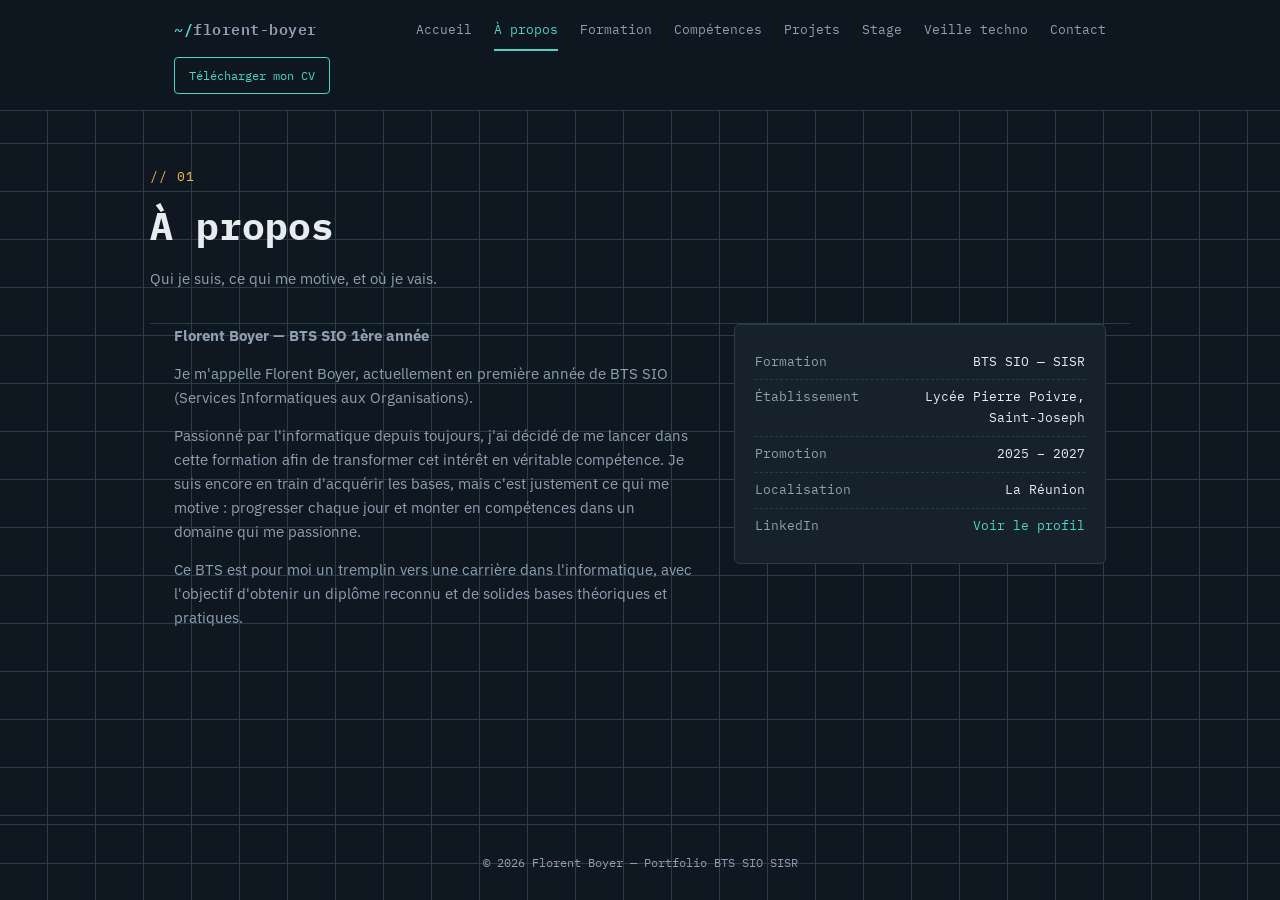
==== apropos.html @ a3b3feb7 "Add files via upload" ====
<!DOCTYPE html>
<html lang="fr">
<head>
<meta charset="UTF-8">
<meta name="viewport" content="width=device-width, initial-scale=1.0">
<title>À propos — Florent Boyer</title>
<link rel="preconnect" href="https://fonts.googleapis.com">
<link href="https://fonts.googleapis.com/css2?family=IBM+Plex+Mono:wght@400;500;600;700&family=IBM+Plex+Sans:wght@400;500;600;700&display=swap" rel="stylesheet">
<link rel="stylesheet" href="style.css">
</head>
<body>

<header>
  <nav>
    <div class="logo">~/<span>florent-boyer</span></div>
    <div class="nav-links">
      <a href="index.html">Accueil</a>
      <a href="apropos.html" class="active">À propos</a>
      <a href="formation.html">Formation</a>
      <a href="competences.html">Compétences</a>
      <a href="projets.html">Projets</a>
      <a href="stage.html">Stage</a>
      <a href="veille.html">Veille techno</a>
      <a href="contact.html">Contact</a>
    </div>
    <a href="cv.pdf" target="_blank" rel="noopener" class="nav-cv">Télécharger mon CV</a>
  </nav>
</header>

<main>
  <div class="page-header wrap">
    <div class="section-label">// 01</div>
    <h1 class="page-title">À propos</h1>
    <p class="page-sub">Qui je suis, ce qui me motive, et où je vais.</p>
  </div>

  <section class="wrap">
    <div class="about-grid">
      <div>
        <p><strong>Florent Boyer — BTS SIO 1ère année</strong></p>
        <p>Je m'appelle Florent Boyer, actuellement en première année de BTS SIO (Services Informatiques aux Organisations).</p>
        <p>Passionné par l'informatique depuis toujours, j'ai décidé de me lancer dans cette formation afin de transformer cet intérêt en véritable compétence. Je suis encore en train d'acquérir les bases, mais c'est justement ce qui me motive : progresser chaque jour et monter en compétences dans un domaine qui me passionne.</p>
        <p>Ce BTS est pour moi un tremplin vers une carrière dans l'informatique, avec l'objectif d'obtenir un diplôme reconnu et de solides bases théoriques et pratiques.</p>
      </div>
      <div class="info-card">
        <div><span class="k">Formation</span><span class="v">BTS SIO — SISR</span></div>
        <div><span class="k">Établissement</span><span class="v">Lycée Pierre Poivre, Saint-Joseph</span></div>
        <div><span class="k">Promotion</span><span class="v">2025 – 2027</span></div>
        <div><span class="k">Localisation</span><span class="v">La Réunion</span></div>
        <div><span class="k">LinkedIn</span><span class="v"><a href="https://www.linkedin.com/in/boyer-florent-1851bb3b8/" target="_blank" rel="noopener" style="color:var(--accent)">Voir le profil</a></span></div>
      </div>
    </div>
  </section>
</main>

<footer>
  © 2026 Florent Boyer — Portfolio BTS SIO SISR
</footer>

</body>
</html>
---- style.css ----
:root{
  --bg: #0F1720;
  --bg-panel: #16212C;
  --bg-panel-2: #1C2A38;
  --line: #2A3B4A;
  --text: #E7ECF1;
  --text-dim: #8FA0B2;
  --accent: #4FD1C5;
  --accent-2: #F2B84B;
  --danger: #E8677B;
  --font-mono: 'IBM Plex Mono', monospace;
  --font-sans: 'IBM Plex Sans', sans-serif;
}

*{ box-sizing: border-box; margin:0; padding:0; }
html{ scroll-behavior: smooth; }

body{
  background: var(--bg);
  color: var(--text);
  font-family: var(--font-sans);
  line-height: 1.6;
  background-image:
    linear-gradient(var(--line) 1px, transparent 1px),
    linear-gradient(90deg, var(--line) 1px, transparent 1px);
  background-size: 48px 48px;
  background-attachment: fixed;
  background-position: -1px -1px;
  min-height: 100vh;
  display: flex;
  flex-direction: column;
}

a{ color: inherit; text-decoration: none; }
.wrap{ max-width: 980px; margin: 0 auto; padding: 0 24px; width: 100%; }
main{ flex: 1; }

/* -------- NAV -------- */
header{
  position: sticky; top:0; z-index: 50;
  backdrop-filter: blur(10px);
  background: rgba(15,23,32,0.85);
  border-bottom: 1px solid var(--line);
}
nav{
  display:flex; align-items:center; justify-content: space-between;
  padding: 16px 24px; max-width: 980px; margin: 0 auto;
  flex-wrap: wrap; gap: 12px;
}
.logo{
  font-family: var(--font-mono); font-weight:600; font-size: 15px;
  color: var(--accent); letter-spacing: 0.5px; white-space: nowrap;
}
.logo span{ color: var(--text-dim); }
.nav-links{ display:flex; gap: 22px; font-family: var(--font-mono); font-size: 13px; flex-wrap: wrap; }
.nav-links a{ color: var(--text-dim); transition: color .2s; position:relative; padding: 4px 0; }
.nav-links a:hover, .nav-links a:focus-visible{ color: var(--accent); }
.nav-links a:focus-visible{ outline: 2px solid var(--accent); outline-offset: 4px; }
.nav-links a.active{ color: var(--accent); }
.nav-links a.active::after{
  content:""; position:absolute; left:0; right:0; bottom:-6px; height:2px; background: var(--accent);
}
.nav-cv{
  font-family: var(--font-mono); font-size: 12px; padding: 8px 14px;
  border: 1px solid var(--accent); color: var(--accent); border-radius: 4px;
  transition: all .2s; white-space: nowrap;
}
.nav-cv:hover{ background: var(--accent); color: #0F1720; }

/* -------- PAGE HEADER (sub-pages) -------- */
.page-header{ padding: 56px 0 32px; border-bottom: 1px solid var(--line); }
.section-label{
  font-family: var(--font-mono); font-size: 13px; color: var(--accent-2);
  margin-bottom: 8px; letter-spacing: 1px;
}
.page-title{
  font-family: var(--font-mono); font-size: clamp(26px,4vw,38px); font-weight: 700;
}
.page-sub{ color: var(--text-dim); margin-top: 10px; max-width: 640px; font-size: 15px; }

section{ padding: 56px 0; }
section + section{ border-top: 1px solid var(--line); }

/* -------- HERO (index) -------- */
.hero{ padding: 96px 0 72px; }
.prompt-line{
  font-family: var(--font-mono); color: var(--accent); font-size: 14px;
  margin-bottom: 18px; display:flex; align-items:center; gap: 8px;
}
.prompt-line::before{ content: "▸"; color: var(--accent-2); }
.cursor{
  display:inline-block; width: 8px; height: 16px; background: var(--accent);
  margin-left: 4px; animation: blink 1s steps(1) infinite;
}
@keyframes blink{ 50%{ opacity:0; } }

.hero h1{
  font-family: var(--font-mono); font-size: clamp(32px, 5vw, 52px);
  font-weight: 700; letter-spacing: -0.5px; margin-bottom: 12px;
}
.hero h1 .accent{ color: var(--accent); }
.hero .role{ font-size: 18px; color: var(--text-dim); margin-bottom: 24px; font-weight: 500; }
.hero p.pitch{ max-width: 600px; color: var(--text-dim); margin-bottom: 32px; font-size: 15px; }

.hero-actions{ display:flex; gap: 14px; flex-wrap: wrap; }
.btn{
  font-family: var(--font-mono); font-size: 13px; padding: 12px 20px;
  border-radius: 4px; border: 1px solid var(--line); transition: all .2s;
  display:inline-flex; align-items:center; gap:8px; cursor:pointer;
}
.btn-primary{ background: var(--accent); color: #0F1720; border-color: var(--accent); font-weight:600; }
.btn-primary:hover{ background: #3fbdb1; }
.btn-ghost{ color: var(--text); }
.btn-ghost:hover{ border-color: var(--accent); color: var(--accent); }

.status-bar{
  margin-top: 56px; border: 1px solid var(--line); border-radius: 6px;
  background: var(--bg-panel); overflow:hidden;
}
.status-bar-head{
  display:flex; gap:6px; padding: 10px 14px; border-bottom: 1px solid var(--line);
  background: var(--bg-panel-2);
}
.dot{ width:10px; height:10px; border-radius:50%; }
.dot.red{ background:#E8677B; } .dot.yellow{ background:#F2B84B; } .dot.green{ background:#4FD1C5; }
.status-bar-body{ padding: 16px 18px; font-family: var(--font-mono); font-size: 13px; color: var(--text-dim); }
.status-bar-body .line{ margin-bottom: 6px; }
.status-bar-body .ok{ color: var(--accent); }

/* -------- NAV CARDS (index -> sections) -------- */
.nav-cards{ display:grid; grid-template-columns: repeat(auto-fit, minmax(200px,1fr)); gap: 16px; }
.nav-card{
  background: var(--bg-panel); border: 1px solid var(--line); border-radius: 8px;
  padding: 22px; transition: border-color .2s, transform .2s;
}
.nav-card:hover{ border-color: var(--accent); transform: translateY(-2px); }
.nav-card .num{ font-family: var(--font-mono); color: var(--accent-2); font-size: 12px; margin-bottom: 10px; }
.nav-card h3{ font-size: 16px; margin-bottom: 6px; }
.nav-card p{ font-size: 13px; color: var(--text-dim); }

/* -------- A PROPOS -------- */
.about-grid{ display:grid; grid-template-columns: 1.4fr 1fr; gap: 40px; }
.about-grid p{ color: var(--text-dim); margin-bottom: 14px; font-size: 15px; }
.info-card{
  background: var(--bg-panel); border: 1px solid var(--line); border-radius: 6px; padding: 20px;
  font-family: var(--font-mono); font-size: 13px; align-self: start;
}
.info-card div{ display:flex; justify-content: space-between; padding: 7px 0; border-bottom: 1px dashed var(--line); gap: 12px; }
.info-card div:last-child{ border-bottom:none; }
.info-card .k{ color: var(--text-dim); }
.info-card .v{ color: var(--text); text-align:right; }

/* -------- FORMATION -------- */
.timeline{ position: relative; padding-left: 28px; }
.timeline::before{ content:""; position:absolute; left:6px; top:6px; bottom:6px; width:2px; background: var(--line); }
.tl-item{ position: relative; margin-bottom: 32px; }
.tl-item::before{
  content:""; position:absolute; left:-28px; top:4px; width:12px; height:12px;
  border-radius:50%; background: var(--accent); box-shadow: 0 0 0 4px rgba(79,209,197,0.15);
}
.tl-date{ font-family: var(--font-mono); color: var(--accent-2); font-size: 13px; margin-bottom: 4px; }
.tl-title{ font-weight: 600; font-size: 16px; margin-bottom: 6px; }
.tl-desc{ color: var(--text-dim); font-size: 14px; }

/* -------- COMPETENCES -------- */
.skills-grid{ display:grid; grid-template-columns: repeat(2, 1fr); gap: 12px; }
.skill-row{
  display:flex; align-items:center; justify-content: space-between;
  background: var(--bg-panel); border: 1px solid var(--line); border-radius: 6px;
  padding: 12px 16px;
}
.skill-name{ font-size: 14px; font-weight: 500; }
.skill-level{ display:flex; gap: 4px; }
.lvl-dot{ width: 9px; height: 9px; border-radius: 50%; background: var(--line); }
.lvl-dot.on{ background: var(--accent); }

/* -------- PROJETS -------- */
.projects-grid{ display:grid; grid-template-columns: repeat(auto-fit, minmax(280px,1fr)); gap: 20px; }
.project-card{
  background: var(--bg-panel); border: 1px solid var(--line); border-radius: 8px;
  padding: 22px; transition: border-color .2s, transform .2s;
}
.project-card:hover{ border-color: var(--accent); transform: translateY(-2px); }
.project-tag{
  font-family: var(--font-mono); font-size: 11px; color: var(--accent);
  border: 1px solid var(--accent); border-radius: 20px; padding: 3px 10px;
  display:inline-block; margin-bottom: 14px;
}
.project-card h3{ font-size: 17px; margin-bottom: 10px; }
.project-card p{ font-size: 13.5px; color: var(--text-dim); margin-bottom: 14px; }
.project-stack{ display:flex; flex-wrap:wrap; gap: 6px; font-family: var(--font-mono); font-size: 11px; }
.project-stack span{ background: var(--bg-panel-2); padding: 3px 8px; border-radius: 4px; color: var(--text-dim); }

/* -------- STAGE -------- */
.stage-card{ background: var(--bg-panel); border: 1px solid var(--line); border-radius: 8px; padding: 26px; }
.stage-card ul{ padding-left: 18px; color: var(--text-dim); font-size: 14.5px; margin-top: 12px; }
.stage-card li{ margin-bottom: 6px; }

/* -------- VEILLE -------- */
.veille-intro{ color: var(--text-dim); font-size: 15px; max-width: 700px; margin-bottom: 12px; }
.veille-block{ margin-bottom: 20px; }
.veille-block h3{ font-family: var(--font-mono); font-size: 16px; color: var(--accent); margin-bottom: 10px; }
.veille-block p{ color: var(--text-dim); font-size: 14.5px; margin-bottom: 10px; }
.veille-block ul{ padding-left: 18px; color: var(--text-dim); font-size: 14.5px; }
.veille-block li{ margin-bottom: 6px; }

.rss-header{ display:flex; align-items:center; justify-content: space-between; margin-bottom: 18px; flex-wrap: wrap; gap: 10px; }
.rss-status{ font-family: var(--font-mono); font-size: 12px; color: var(--text-dim); display:flex; align-items:center; gap:8px; }
.rss-status .pulse{
  width: 8px; height: 8px; border-radius: 50%; background: var(--accent);
  box-shadow: 0 0 0 0 rgba(79,209,197,0.6); animation: pulse 2s infinite;
}
@keyframes pulse{
  0%{ box-shadow: 0 0 0 0 rgba(79,209,197,0.5); }
  70%{ box-shadow: 0 0 0 8px rgba(79,209,197,0); }
  100%{ box-shadow: 0 0 0 0 rgba(79,209,197,0); }
}
.rss-refresh{
  font-family: var(--font-mono); font-size: 12px; color: var(--text-dim);
  border: 1px solid var(--line); border-radius: 4px; padding: 6px 12px; background: transparent; cursor:pointer;
}
.rss-refresh:hover{ border-color: var(--accent); color: var(--accent); }

.rss-list{ display: flex; flex-direction: column; gap: 12px; }
.rss-item{
  background: var(--bg-panel); border: 1px solid var(--line); border-radius: 8px;
  padding: 16px 18px; transition: border-color .2s;
}
.rss-item:hover{ border-color: var(--accent); }
.rss-item .rss-date{ font-family: var(--font-mono); font-size: 11px; color: var(--accent-2); margin-bottom: 6px; }
.rss-item .rss-title{ font-size: 14.5px; font-weight: 600; margin-bottom: 4px; }
.rss-item .rss-source{ font-family: var(--font-mono); font-size: 11px; color: var(--text-dim); }
.rss-empty{ font-family: var(--font-mono); font-size: 13px; color: var(--text-dim); padding: 20px; text-align:center; border: 1px dashed var(--line); border-radius: 8px; }

.sources-grid{ display:grid; grid-template-columns: repeat(auto-fit, minmax(200px,1fr)); gap: 12px; margin-top: 10px; }
.source-chip{
  background: var(--bg-panel); border: 1px solid var(--line); border-radius: 6px;
  padding: 12px 14px; font-family: var(--font-mono); font-size: 12.5px; transition: border-color .2s;
}
.source-chip:hover{ border-color: var(--accent); color: var(--accent); }

/* -------- CONTACT -------- */
.contact-box{
  text-align:center; background: var(--bg-panel); border: 1px solid var(--line);
  border-radius: 10px; padding: 48px 24px;
}
.contact-box h2{ font-family: var(--font-mono); font-size: 24px; margin-bottom: 10px; }
.contact-box p{ color: var(--text-dim); margin-bottom: 24px; }
.contact-links{ display:flex; justify-content:center; gap: 16px; flex-wrap: wrap; }

footer{ text-align:center; padding: 28px 0; color: var(--text-dim); font-family: var(--font-mono); font-size: 12px; border-top: 1px solid var(--line); }

@media (max-width: 720px){
  .nav-links{ order: 3; width: 100%; justify-content: center; }
  .about-grid{ grid-template-columns: 1fr; }
  .skills-grid{ grid-template-columns: 1fr; }
}

@media (prefers-reduced-motion: reduce){
  html{ scroll-behavior: auto; }
  .cursor{ animation: none; }
  .rss-status .pulse{ animation: none; }
}
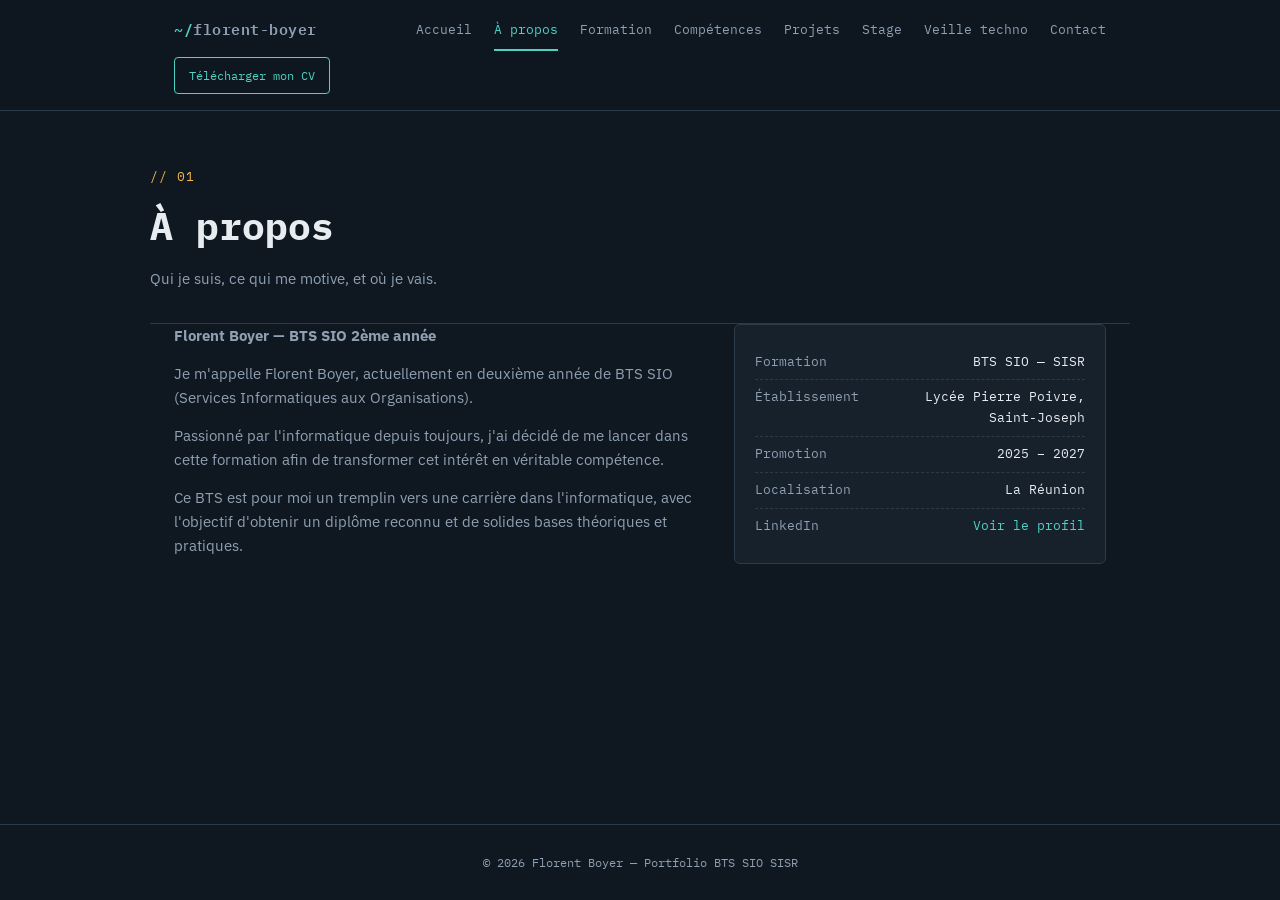
==== commit 24c1df63: "Add files via upload" ====
--- a/apropos.html
+++ b/apropos.html
@@ -37,9 +37,9 @@
   <section class="wrap">
     <div class="about-grid">
       <div>
-        <p><strong>Florent Boyer — BTS SIO 1ère année</strong></p>
-        <p>Je m'appelle Florent Boyer, actuellement en première année de BTS SIO (Services Informatiques aux Organisations).</p>
-        <p>Passionné par l'informatique depuis toujours, j'ai décidé de me lancer dans cette formation afin de transformer cet intérêt en véritable compétence. Je suis encore en train d'acquérir les bases, mais c'est justement ce qui me motive : progresser chaque jour et monter en compétences dans un domaine qui me passionne.</p>
+        <p><strong>Florent Boyer — BTS SIO 2ème année</strong></p>
+        <p>Je m'appelle Florent Boyer, actuellement en deuxième année de BTS SIO (Services Informatiques aux Organisations).</p>
+        <p>Passionné par l'informatique depuis toujours, j'ai décidé de me lancer dans cette formation afin de transformer cet intérêt en véritable compétence.</p>
         <p>Ce BTS est pour moi un tremplin vers une carrière dans l'informatique, avec l'objectif d'obtenir un diplôme reconnu et de solides bases théoriques et pratiques.</p>
       </div>
       <div class="info-card">
--- a/style.css
+++ b/style.css
@@ -20,12 +20,6 @@
   color: var(--text);
   font-family: var(--font-sans);
   line-height: 1.6;
-  background-image:
-    linear-gradient(var(--line) 1px, transparent 1px),
-    linear-gradient(90deg, var(--line) 1px, transparent 1px);
-  background-size: 48px 48px;
-  background-attachment: fixed;
-  background-position: -1px -1px;
   min-height: 100vh;
   display: flex;
   flex-direction: column;
